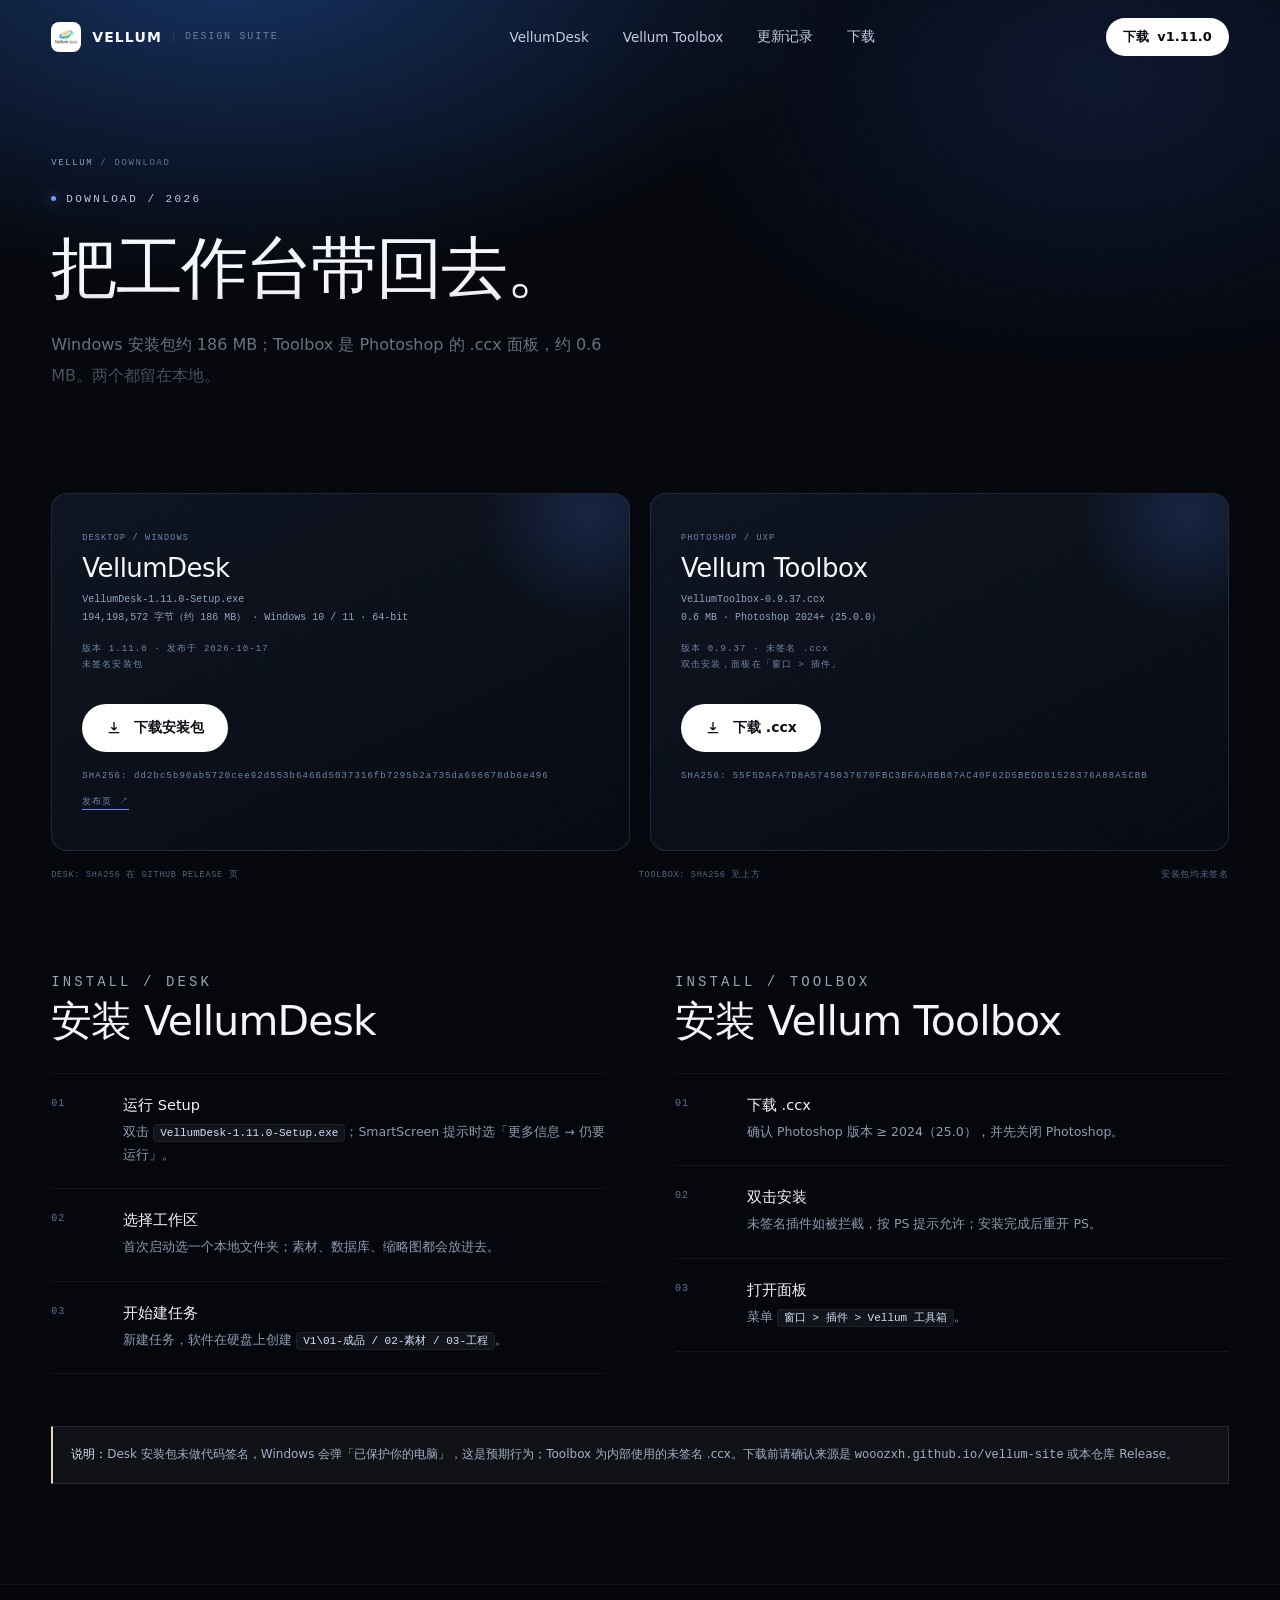
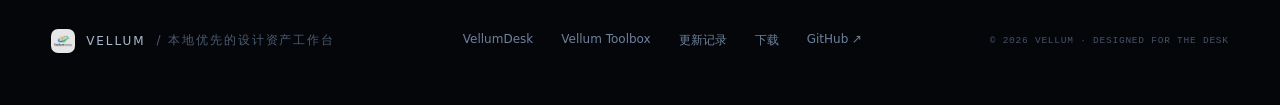
==== download/index.html @ 1cf9e2f9 "feat: Vellum official site (A direction)" ====
<!doctype html>
<html lang="zh-CN">
<head>
<meta charset="utf-8">
<meta name="viewport" content="width=device-width, initial-scale=1">
<title>下载 — VellumDesk 1.11.0 / Vellum Toolbox 0.9.37</title>
<meta name="description" content="下载 VellumDesk 1.11.0（Windows，约 186 MB）与 Vellum Toolbox 0.9.37（Photoshop 2024+，.ccx）。">
<meta name="theme-color" content="#05070d">
<link rel="canonical" href="https://wooozxh.github.io/vellum-site/download/">
<meta property="og:type" content="website">
<meta property="og:title" content="下载 — VellumDesk / Vellum Toolbox">
<meta property="og:description" content="VellumDesk 1.11.0 与 Vellum Toolbox 0.9.37 的下载、安装说明与校验值。">
<meta property="og:url" content="https://wooozxh.github.io/vellum-site/download/">
<meta property="og:image" content="https://wooozxh.github.io/vellum-site/assets/img/og.png">
<link rel="icon" type="image/png" href="../assets/img/desk-icon.png">
<link rel="stylesheet" href="../assets/css/site.css">
<link rel="stylesheet" href="../assets/css/site-extra.css">
</head>
<body>
<div class="grain"></div>
<header id="siteHead">
  <a class="brand" href="../index.html"><img src="../assets/img/desk-icon.png" alt="Vellum"><span>VELLUM</span><small>DESIGN&nbsp;SUITE</small></a>
  <nav id="siteNav">
    <a href="../desk/">VellumDesk</a>
    <a href="../toolbox/">Vellum Toolbox</a>
    <a href="../updates/">更新记录</a>
    <a href="../download/">下载</a>
  </nav>
  <a class="nav-dl" href="../download/">下载<span class="dl-ver"> v1.11.0</span></a>
  <button class="menu-btn" id="menuBtn" aria-label="打开菜单" aria-expanded="false"><span></span><span></span><span></span></button>
</header>
<main id="top">
  <section class="page-hero" style="padding-bottom:48px">
    <div class="wrap">
      <p class="crumbs"><a href="../index.html">VELLUM</a> / DOWNLOAD</p>
      <p class="eyebrow"><b></b>DOWNLOAD / 2026</p>
      <h1>把工作台带回去。</h1>
      <p class="lede">Windows 安装包约 186 MB；Toolbox 是 Photoshop 的 .ccx 面板，约 0.6 MB。两个都留在本地。</p>
    </div>
  </section>

  <section class="section" style="border-top:0;padding-top:20px">
    <div class="wrap">
      <div class="dl-cards">
        <div class="dl-card reveal">
          <p class="tag">DESKTOP / WINDOWS</p>
          <h3>VellumDesk</h3>
          <p class="file">VellumDesk-1.11.0-Setup.exe<br>194,198,572 字节（约 186 MB） · Windows 10 / 11 · 64-bit</p>
          <p class="meta">版本 1.11.0 · 发布于 2026-10-17<br>未签名安装包</p>
          <a class="btn-primary" href="https://github.com/wooozxh/VellumDesk/releases/download/v1.11.0-pslink/VellumDesk-1.11.0-Setup.exe"><svg viewBox="0 0 24 24" fill="none" stroke="currentColor" stroke-width="2"><path d="M12 3v12m0 0 4-4m-4 4-4-4M4 19h16"/></svg>下载安装包</a>
          <p class="meta" style="margin-top:16px;word-break:break-all">SHA256: dd2bc5b90ab5720cee92d553b6466d5037316fb7295b2a735da696678db6e496</p>
          <p class="meta" style="margin-top:10px"><a href="https://github.com/wooozxh/VellumDesk/releases/tag/v1.11.0-pslink" target="_blank" rel="noopener" style="border-bottom:1px solid #5b8cff;padding-bottom:2px">发布页 ↗</a></p>
        </div>

        <div class="dl-card reveal">
          <p class="tag">PHOTOSHOP / UXP</p>
          <h3>Vellum Toolbox</h3>
          <p class="file">VellumToolbox-0.9.37.ccx<br>0.6 MB · Photoshop 2024+（25.0.0）</p>
          <p class="meta">版本 0.9.37 · 未签名 .ccx<br>双击安装，面板在「窗口 &gt; 插件」</p>
          <a class="btn-primary" href="../downloads/VellumToolbox-0.9.37.ccx" download><svg viewBox="0 0 24 24" fill="none" stroke="currentColor" stroke-width="2"><path d="M12 3v12m0 0 4-4m-4 4-4-4M4 19h16"/></svg>下载 .ccx</a>
          <p class="meta" style="margin-top:16px;word-break:break-all">SHA256: 55F5DAFA7D8A5745037670FBC3BF6A8BB87AC40F62D5BEDD81528376A88A5CBB</p>
        </div>
      </div>

      <div class="dl-note"><span>DESK: SHA256 在 GITHUB RELEASE 页</span><span>TOOLBOX: SHA256 见上方</span><span>安装包均未签名</span></div>

      <div class="split" style="margin-top:72px">
        <div class="prose reveal">
          <p class="kicker">INSTALL / DESK</p>
          <h2>安装 VellumDesk</h2>
          <div class="steps">
            <div class="step"><div><h4>运行 Setup</h4><p>双击 <code>VellumDesk-1.11.0-Setup.exe</code>；SmartScreen 提示时选「更多信息 → 仍要运行」。</p></div></div>
            <div class="step"><div><h4>选择工作区</h4><p>首次启动选一个本地文件夹；素材、数据库、缩略图都会放进去。</p></div></div>
            <div class="step"><div><h4>开始建任务</h4><p>新建任务，软件在硬盘上创建 <code>V1\01-成品 / 02-素材 / 03-工程</code>。</p></div></div>
          </div>
        </div>
        <div class="prose reveal">
          <p class="kicker">INSTALL / TOOLBOX</p>
          <h2>安装 Vellum Toolbox</h2>
          <div class="steps">
            <div class="step"><div><h4>下载 .ccx</h4><p>确认 Photoshop 版本 ≥ 2024（25.0），并先关闭 Photoshop。</p></div></div>
            <div class="step"><div><h4>双击安装</h4><p>未签名插件如被拦截，按 PS 提示允许；安装完成后重开 PS。</p></div></div>
            <div class="step"><div><h4>打开面板</h4><p>菜单 <code>窗口 &gt; 插件 &gt; Vellum 工具箱</code>。</p></div></div>
          </div>
        </div>
      </div>

      <div class="callout warn" style="margin-top:52px"><b>说明：</b>Desk 安装包未做代码签名，Windows 会弹「已保护你的电脑」，这是预期行为；Toolbox 为内部使用的未签名 .ccx。下载前请确认来源是 <code>wooozxh.github.io/vellum-site</code> 或本仓库 Release。</div>
    </div>
  </section>
</main>
<footer class="page-footer">
  <div class="wrap foot">
    <div class="foot-brand"><img src="../assets/img/desk-icon.png" alt="">VELLUM <span style="color:#4d5c73">/ 本地优先的设计资产工作台</span></div>
    <div class="foot-links"><a href="../desk/">VellumDesk</a><a href="../toolbox/">Vellum Toolbox</a><a href="../updates/">更新记录</a><a href="../download/">下载</a><a href="https://github.com/wooozxh/VellumDesk" target="_blank" rel="noopener">GitHub ↗</a></div>
    <span class="copy">© 2026 VELLUM · DESIGNED FOR THE DESK</span>
  </div>
</footer>
<script src="../assets/js/site.js"></script>
</body>
</html>
---- assets/css/site.css ----
:root{
    --bg:#05070d; --bg-2:#080c15; --ink:#f4f6fb; --muted:#98a6bd; --muted-2:#6f7f99;
    --line:rgba(146,170,214,.16); --line-2:rgba(146,170,214,.09);
    --blue:#6f9bff; --blue-2:#3d6fe0; --paper:#ead9b4; --green:#49c795;
    --sans:"Noto Sans SC","PingFang SC","Microsoft YaHei",system-ui,sans-serif;
    --mono:"Cascadia Mono",Consolas,"SF Mono",monospace;
  }
  *{box-sizing:border-box}
  html{scroll-behavior:smooth}
  body{
    margin:0;background:var(--bg);color:var(--ink);font-family:var(--sans);
    -webkit-font-smoothing:antialiased;text-rendering:optimizeLegibility;
    overflow-x:hidden;
  }
  ::selection{background:rgba(111,155,255,.35);color:#fff}
  a{color:inherit;text-decoration:none}
  img{display:block;max-width:100%}
  .grain{
    position:fixed;inset:0;z-index:9;pointer-events:none;opacity:.05;mix-blend-mode:overlay;
    background-image:url("data:image/svg+xml,%3Csvg xmlns='http://www.w3.org/2000/svg' width='180' height='180'%3E%3Cfilter id='n'%3E%3CfeTurbulence type='fractalNoise' baseFrequency='.9' numOctaves='3'/%3E%3C/filter%3E%3Crect width='180' height='180' filter='url(%23n)' opacity='.55'/%3E%3C/svg%3E");
  }
  .wrap{width:min(1180px,92vw);margin:0 auto}

  /* ---------- nav ---------- */
  header{
    position:fixed;inset:0 0 auto;z-index:20;height:74px;
    display:flex;align-items:center;justify-content:space-between;
    padding:0 max(24px,4vw);transition:background .35s,border-color .35s,backdrop-filter .35s;
    border-bottom:1px solid transparent;
  }
  header.solid{background:rgba(5,7,13,.72);backdrop-filter:blur(18px);border-color:var(--line-2)}
  .brand{display:flex;align-items:center;gap:11px;font-weight:600;letter-spacing:.08em;font-size:14px}
  .brand img{width:30px;height:30px;border-radius:8px}
  .brand small{font-family:var(--mono);font-size:10px;color:var(--muted-2);letter-spacing:.18em;border-left:1px solid var(--line);padding-left:11px;font-weight:400}
  nav{display:flex;align-items:center;gap:34px;font-size:13.5px;color:#c3cde0}
  nav a{position:relative;padding:6px 0;transition:color .2s}
  nav a:hover{color:#fff}
  nav a::after{content:"";position:absolute;left:0;bottom:0;width:0;height:1px;background:var(--blue);transition:width .25s}
  nav a:hover::after{width:100%}
  .nav-dl{display:inline-flex;align-items:center;gap:8px;background:#fff;color:#0a0d14;font-weight:600;
    padding:10px 17px;border-radius:999px;font-size:13px;transition:transform .2s,box-shadow .2s}
  .nav-dl:hover{transform:translateY(-1px);box-shadow:0 8px 28px rgba(255,255,255,.18)}
  .nav-dl svg{width:14px;height:14px}

  /* ---------- hero ---------- */
  .hero{
    position:relative;min-height:100vh;padding:150px 0 100px;text-align:center;overflow:hidden;
    background:
      radial-gradient(1100px 640px at 50% -8%, rgba(33,79,150,.78) 0%, rgba(10,20,40,0) 62%),
      radial-gradient(800px 520px at 84% 18%, rgba(46,62,150,.38) 0%, rgba(5,7,13,0) 60%),
      radial-gradient(700px 500px at 12% 32%, rgba(24,74,120,.24) 0%, rgba(5,7,13,0) 55%);
  }
  .hero::after{content:"";position:absolute;inset:auto 0 0;height:240px;background:linear-gradient(to bottom,rgba(5,7,13,0),var(--bg));pointer-events:none}
  .orbit{position:absolute;left:50%;top:44%;width:1500px;height:1500px;transform:translate(-50%,-50%) rotate(-17deg);pointer-events:none;opacity:.9}
  .orbit i{position:absolute;inset:0;border:1px solid rgba(130,165,255,.13);border-radius:50%}
  .orbit i:nth-child(2){inset:110px 60px;border-color:rgba(130,165,255,.08);transform:rotate(12deg)}
  .orbit i:nth-child(3){inset:230px 140px;border-color:rgba(234,217,180,.07)}
  .hero-inner{position:relative;z-index:2;width:min(1080px,92vw);margin:0 auto}
  .eyebrow{display:inline-flex;align-items:center;gap:10px;font-family:var(--mono);font-size:11px;
    letter-spacing:.22em;color:#b9c7dd;margin:0 0 26px;text-transform:uppercase}
  .eyebrow b{width:5px;height:5px;border-radius:50%;background:var(--blue);box-shadow:0 0 14px var(--blue)}
  h1{margin:0;font-size:clamp(52px,7.1vw,96px);line-height:1.06;font-weight:350;letter-spacing:-.025em}
  h1 .soft{color:#cfdaef}
  h1 .glow{background:linear-gradient(180deg,#fff 10%,#a9c3ff 90%);-webkit-background-clip:text;background-clip:text;color:transparent}
  .lede{max-width:680px;margin:26px auto 0;font-size:17px;line-height:1.95;color:#9fadc4;font-weight:300}
  .lede strong{color:#dbe4f4;font-weight:500}
  .actions{display:flex;align-items:center;justify-content:center;gap:22px;margin-top:34px;flex-wrap:wrap}
  .btn-primary{display:inline-flex;align-items:center;gap:12px;background:#fff;color:#0a0d14;
    padding:15px 24px;border-radius:999px;font-weight:600;font-size:14px;transition:transform .2s,box-shadow .2s}
  .btn-primary:hover{transform:translateY(-2px);box-shadow:0 14px 40px rgba(180,205,255,.28)}
  .btn-primary svg{width:16px;height:16px}
  .btn-ghost{display:inline-flex;align-items:center;gap:9px;color:#c9d5e8;font-size:14px;padding:14px 4px;border-bottom:1px solid rgba(201,213,232,.28);transition:color .2s,border-color .2s}
  .btn-ghost:hover{color:#fff;border-color:#fff}
  .meta{margin-top:18px;font-family:var(--mono);font-size:10.5px;letter-spacing:.12em;color:#64748f}

  .hero-shot{position:relative;z-index:2;width:min(1120px,92vw);margin:58px auto 0;text-align:left}
  .shot-bar{display:flex;align-items:center;justify-content:space-between;padding:0 4px 12px;font-family:var(--sans);font-size:10.5px;letter-spacing:.12em;color:#8fa2bf}
  .shot-bar span:last-child{color:#5f7392}
  .shot-frame{position:relative;border-radius:18px;padding:1px;background:linear-gradient(160deg,rgba(160,190,255,.4),rgba(120,150,220,.05) 40%,rgba(255,255,255,.03))}
  .shot-frame::before{content:"";position:absolute;inset:-80px -40px;background:radial-gradient(60% 60% at 50% 40%,rgba(64,110,220,.35),transparent 70%);filter:blur(40px);z-index:-1}
  .shot-frame img{border-radius:17px;width:100%;border:1px solid rgba(255,255,255,.06)}
  .shot-tag{position:absolute;right:18px;top:-15px;background:#0b1220;border:1px solid rgba(160,190,255,.3);
    color:#cfe0ff;font-family:var(--mono);font-size:10px;letter-spacing:.12em;padding:6px 11px;border-radius:999px}

  /* ---------- section base ---------- */
  section{position:relative}
  .sec{padding:132px 0}
  .sec-head{max-width:760px}
  .kicker{font-family:var(--mono);font-size:10.5px;letter-spacing:.22em;color:#7286a6;margin:0 0 18px;text-transform:uppercase}
  h2{margin:0;font-size:clamp(34px,3.6vw,54px);line-height:1.22;font-weight:350;letter-spacing:-.02em}
  .sec-head p{margin:20px 0 0;color:#95a3ba;font-size:15.5px;line-height:1.95;font-weight:300;max-width:650px}
  .rule{height:1px;background:var(--line-2);margin:0}

  /* ---------- products ---------- */
  .products{background:linear-gradient(to bottom,var(--bg),var(--bg-2))}
  .prod-grid{display:grid;grid-template-columns:1fr 1fr;gap:22px;margin-top:56px}
  .prod{position:relative;overflow:hidden;border:1px solid var(--line);border-radius:24px;padding:38px 36px 34px;
    background:linear-gradient(155deg,rgba(19,29,49,.72),rgba(8,11,19,.9));transition:border-color .3s,transform .3s}
  .prod:hover{border-color:rgba(150,180,255,.36);transform:translateY(-3px)}
  .prod::before{content:"";position:absolute;right:-90px;top:-120px;width:320px;height:320px;border-radius:50%;
    background:radial-gradient(circle,rgba(68,115,220,.22),transparent 70%);pointer-events:none}
  .prod-top{display:flex;align-items:flex-start;justify-content:space-between;margin-bottom:40px}
  .prod-icon{width:58px;height:58px;border-radius:15px;border:1px solid rgba(255,255,255,.14);background:#fff;display:flex;align-items:center;justify-content:center;overflow:hidden}
  .prod-icon img{width:58px;height:58px;object-fit:cover}
  .prod-icon.small img{width:44px;height:44px;object-fit:contain}
  .prod-no{font-family:var(--mono);font-size:11px;color:#5e7192;letter-spacing:.16em}
  .prod h3{margin:0;font-size:31px;letter-spacing:-.02em;font-weight:500}
  .prod .cn{margin:7px 0 0;font-size:13px;color:#8fa0ba}
  .prod p{margin:18px 0 0;color:#94a2ba;font-size:14px;line-height:1.9;font-weight:300;min-height:78px}
  .tags{display:flex;flex-wrap:wrap;gap:7px;margin-top:22px}
  .tags span{font-family:var(--mono);font-size:10px;letter-spacing:.06em;color:#a8b7cf;border:1px solid var(--line);padding:5px 9px;border-radius:999px}
  .prod-link{display:inline-flex;align-items:center;gap:9px;margin-top:30px;color:#dbe7fb;font-size:13px}
  .prod-link i{display:block;width:22px;height:1px;background:var(--blue);transition:width .2s}
  .prod:hover .prod-link i{width:34px}

  /* ---------- desk feature ---------- */
  .desk{background:var(--bg-2)}
  .desk-head{max-width:780px}
  .desk-head p{margin:20px 0 0;color:#95a3ba;font-size:14.5px;line-height:1.95;font-weight:300;max-width:660px}
  .desk-figure{position:relative;margin-top:46px}
  .desk-figure .frame{border:1px solid var(--line);border-radius:16px;overflow:hidden;background:#0b0f18;box-shadow:0 30px 80px rgba(0,0,0,.45)}
  .desk-figure img{width:100%}
  .feat-grid{display:grid;grid-template-columns:1fr 1fr;gap:0 80px;margin-top:56px;border-top:1px solid var(--line-2)}
  .feat-col{display:flex;flex-direction:column}
  .feat-item{display:grid;grid-template-columns:44px 1fr;gap:16px;padding:22px 0;border-bottom:1px solid var(--line-2)}
  .feat-item b{font-family:var(--mono);font-size:10px;color:#5e7394;font-weight:400;padding-top:3px}
  .feat-item h4{margin:0;font-size:15px;font-weight:500}
  .feat-item p{margin:6px 0 0;font-size:13px;line-height:1.8;color:#8d9bb2;font-weight:300;max-width:420px}
  .fig-cap{display:flex;justify-content:space-between;margin-top:14px;font-family:var(--sans);font-size:10px;letter-spacing:.08em;color:#667a99}
  .float-chip{position:absolute;background:rgba(8,13,23,.92);border:1px solid rgba(150,180,255,.3);border-radius:10px;padding:9px 12px;font-family:var(--mono);font-size:10px;color:#c6d8f6;backdrop-filter:blur(8px);letter-spacing:.06em}
  .chip-a{left:-18px;top:24%;box-shadow:0 10px 30px rgba(0,0,0,.5)}
  .chip-b{right:-18px;bottom:18%;box-shadow:0 10px 30px rgba(0,0,0,.5)}
  .float-chip b{color:var(--green);font-weight:400}

  /* ---------- toolbox ---------- */
  .toolbox{background:
    radial-gradient(900px 600px at 78% 40%,rgba(34,82,160,.28),transparent 65%),
    #070a11;overflow:hidden}
  .tb-grid{display:grid;grid-template-columns:1.05fr .95fr;gap:70px;align-items:center}
  .panel-stage{position:relative;display:flex;justify-content:center;padding:20px 0}
  .panel-stage::before{content:"";position:absolute;width:520px;height:520px;border-radius:50%;
    background:radial-gradient(circle,rgba(58,108,220,.3),transparent 65%);filter:blur(10px)}
  .panel-frame{position:relative;width:min(378px,80%);border-radius:16px;overflow:hidden;border:1px solid rgba(180,200,240,.22);
    box-shadow:0 50px 120px rgba(0,0,0,.65),0 0 0 8px rgba(255,255,255,.02);
    transform:perspective(1400px) rotateY(6deg) rotateX(1.5deg)}
  .panel-frame img{width:100%}
  .panel-label{position:absolute;left:0;bottom:-34px;font-family:var(--mono);font-size:10px;letter-spacing:.14em;color:#617795}
  .tb-copy .kicker{color:#6f8cb8}
  .tb-copy h2{font-size:clamp(32px,3.3vw,48px)}
  .tb-feats{display:grid;grid-template-columns:1fr 1fr;gap:2px 26px;margin-top:38px}
  .tb-feats div{padding:15px 0;border-top:1px solid rgba(146,170,214,.12)}
  .tb-feats b{display:block;font-family:var(--mono);font-size:9.5px;color:#587091;letter-spacing:.12em;margin-bottom:5px}
  .tb-feats span{font-size:13.5px;color:#c2cfe3}
  .tb-feats em{display:block;font-style:normal;font-size:11.5px;color:#7f90aa;margin-top:4px;font-weight:300}
  .req{display:inline-flex;align-items:center;gap:9px;margin-top:26px;font-family:var(--mono);font-size:10px;color:#91a4c4;letter-spacing:.06em}
  .req b{width:5px;height:5px;border-radius:50%;background:var(--green)}

  /* ---------- updates ---------- */
  .updates{background:var(--bg)}
  .up-grid{display:grid;grid-template-columns:1fr 1fr;gap:70px;margin-top:60px}
  .up-col h3{display:flex;align-items:center;justify-content:space-between;margin:0 0 12px;font-size:13px;font-weight:500;color:#c5d2e6}
  .up-col h3 span{font-family:var(--mono);font-size:9.5px;color:#5d7292;letter-spacing:.12em}
  .up-row{display:grid;grid-template-columns:100px 1fr;gap:18px;padding:20px 0;border-top:1px solid var(--line-2)}
  .up-row .v{font-family:var(--mono);font-size:11.5px;color:var(--blue);letter-spacing:.04em}
  .up-row .d{font-family:var(--mono);font-size:9.5px;color:#607392;margin-top:4px}
  .up-row p{margin:0;font-size:13.5px;line-height:1.8;color:#aab8cd;font-weight:300}
  .up-row p b{color:#e2eaf7;font-weight:500}
  .up-note{margin-top:16px;font-size:11.5px;color:#627694;line-height:1.8}

  /* ---------- download ---------- */
  .download{position:relative;text-align:center;padding:150px 0 140px;overflow:hidden;
    background:radial-gradient(900px 500px at 50% 110%,rgba(34,92,190,.42),transparent 65%),#05070d}
  .download h2{font-size:clamp(40px,5vw,72px);font-weight:300}
  .download p{max-width:560px;margin:22px auto 0;color:#9aa9c1;font-size:15px;line-height:1.9;font-weight:300}
  .dl-actions{display:flex;justify-content:center;gap:14px;margin-top:38px;flex-wrap:wrap}
  .dl-alt{display:inline-flex;align-items:center;gap:9px;padding:15px 22px;border:1px solid var(--line);border-radius:999px;color:#c8d4e6;font-size:13px;transition:border-color .2s,color .2s}
  .dl-alt:hover{border-color:rgba(160,190,255,.45);color:#fff}
  .dl-meta{margin-top:26px;font-family:var(--mono);font-size:10px;color:#5c7090;letter-spacing:.1em}

  footer{border-top:1px solid var(--line-2);padding:44px 0 54px;background:#04060a}
  .foot{display:flex;align-items:center;justify-content:space-between;gap:30px;flex-wrap:wrap}
  .foot-brand{display:flex;align-items:center;gap:11px;font-size:12px;letter-spacing:.16em;color:#aab8cc}
  .foot-brand img{width:24px;height:24px;border-radius:7px;opacity:.9}
  .foot-links{display:flex;gap:28px;font-size:12px;color:#6f819d}
  .foot-links a:hover{color:#cdd9ea}
  .copy{font-family:var(--mono);font-size:9.5px;color:#45536a;letter-spacing:.08em}

  .reveal{opacity:0;transform:translateY(22px);transition:opacity .8s cubic-bezier(.2,.7,.2,1),transform .8s cubic-bezier(.2,.7,.2,1)}
  .reveal.in{opacity:1;transform:none}
  @media (prefers-reduced-motion:reduce){.reveal{opacity:1;transform:none;transition:none}html{scroll-behavior:auto}.orbit{display:none}}

  @media(max-width:980px){
    nav{display:none}
    .prod-grid,.split,.tb-grid,.up-grid{grid-template-columns:1fr;gap:42px}
    .split .sticky{position:static}
    .feat-grid{grid-template-columns:1fr;gap:0}
    .feat-item p{max-width:none}
    .hero{padding-top:140px}
    .hero-shot{margin-top:50px}
    .chip-a{left:10px}.chip-b{right:10px}
    .tb-grid{gap:54px}
    .panel-stage{order:-1}
    .updates .up-grid{gap:30px}
    .sec{padding:92px 0}
  }
  @media(max-width:620px){
    header{padding:0 16px}
    .brand small{display:none}
    .nav-dl{padding:9px 13px}
    .nav-dl .dl-ver{display:none}
    h1{font-size:44px}
    .lede{font-size:15px}
    .prod{padding:28px 24px}
    .prod h3{font-size:26px}
    .tb-feats{grid-template-columns:1fr}
    .download{padding:110px 0}
  }
---- assets/css/site-extra.css ----
/* ============================================================
   Vellum 官网 · 生产样式（在 A 方案基础样式之后加载）
   ============================================================ */

/* ---------- 移动端菜单 ---------- */
.menu-btn{
  display:none;width:40px;height:40px;border:1px solid var(--line);border-radius:8px;
  background:rgba(255,255,255,.02);cursor:pointer;padding:0;align-items:center;justify-content:center;flex-direction:column;gap:4px;
}
.menu-btn span{display:block;width:16px;height:1px;background:#cfdaef;transition:transform .2s,opacity .2s}
.menu-btn:hover{border-color:rgba(150,180,255,.4)}
header.nav-open .menu-btn span:nth-child(1){transform:translateY(5px) rotate(45deg)}
header.nav-open .menu-btn span:nth-child(2){opacity:0}
header.nav-open .menu-btn span:nth-child(3){transform:translateY(-5px) rotate(-45deg)}

@media(max-width:980px){
  .menu-btn{display:flex}
  header.nav-open nav{
    display:flex;position:absolute;top:74px;left:0;right:0;flex-direction:column;gap:0;
    background:rgba(6,9,16,.98);border-bottom:1px solid var(--line);padding:8px 4vw 14px;backdrop-filter:blur(18px);
  }
  header.nav-open nav a{padding:13px 4px;border-bottom:1px solid var(--line-2);font-size:14px}
  header.nav-open nav a::after{display:none}
}

/* ---------- 子页 hero ---------- */
.page-hero{
  position:relative;padding:158px 0 80px;overflow:hidden;
  background:
    radial-gradient(1000px 520px at 18% -10%,rgba(36,86,168,.55) 0%,rgba(5,7,13,0) 62%),
    radial-gradient(700px 480px at 86% 18%,rgba(34,64,140,.28) 0%,rgba(5,7,13,0) 62%),
    var(--bg);
}
.page-hero::after{content:"";position:absolute;inset:auto 0 0;height:150px;background:linear-gradient(to bottom,rgba(5,7,13,0),var(--bg));pointer-events:none}
.page-grid{position:relative;z-index:2;display:grid;grid-template-columns:1.02fr .98fr;gap:60px;align-items:center}
.page-hero h1{font-size:clamp(42px,5.2vw,72px);line-height:1.12;letter-spacing:-.03em;font-weight:330;margin:0;text-align:left}
.page-hero .lede{text-align:left;margin:24px 0 0;max-width:570px;font-size:16px}
.page-hero .actions{justify-content:flex-start;margin-top:30px}
.page-hero .meta{text-align:left;margin-top:18px}
.crumbs{font-family:var(--mono);font-size:9px;letter-spacing:.18em;color:#5f7392;margin:0 0 18px}
.crumbs a{color:#8fa3c0}
.crumbs a:hover{color:#fff}
.page-visual{position:relative}
.page-visual .shot-frame img{width:100%}
.page-visual .shot-bar{font-family:var(--sans);font-size:10.5px;letter-spacing:.12em}
.page-visual .panel-frame{width:min(360px,88%);margin:0 auto}
.page-visual .panel-label{bottom:-30px;left:0;font-size:9px}
.page-visual .mini-spec{position:absolute;left:-16px;bottom:18px;background:rgba(8,13,23,.94);border:1px solid rgba(150,180,255,.3);border-radius:10px;padding:9px 12px;font-family:var(--mono);font-size:9px;color:#c6d8f6;letter-spacing:.06em}
.page-visual .mini-spec b{color:var(--green);font-weight:400}

/* ---------- 通用 section ---------- */
.section{padding:100px 0;border-top:1px solid var(--line-2);position:relative}
.section:first-of-type{border-top:0}
.section-head{max-width:760px}
.section-head h2{font-size:clamp(32px,3.4vw,48px);font-weight:350;line-height:1.22;letter-spacing:-.02em;margin:0}
.section-head p{margin:18px 0 0;color:#95a3ba;font-size:14.5px;line-height:1.95;font-weight:300;max-width:660px}
.split{display:grid;grid-template-columns:1fr 1fr;gap:70px;align-items:start}
.prose h2{font-size:clamp(30px,3.2vw,44px);font-weight:350;line-height:1.24;letter-spacing:-.02em;margin:0}
.prose h3{font-size:17px;font-weight:500;margin:28px 0 8px}
.prose p{margin:16px 0 0;color:#96a4b8;font-size:14px;line-height:1.95;font-weight:300}
.prose p strong{color:#dce5f3;font-weight:500}
.checklist{list-style:none;margin:24px 0 0;padding:0;border-top:1px solid var(--line-2)}
.checklist li{display:grid;grid-template-columns:22px 1fr;gap:10px;padding:13px 0;border-bottom:1px solid var(--line-2);font-size:13px;color:#b8c5d8}
.checklist li::before{content:"—";color:var(--blue);font-family:var(--mono);font-size:11px;padding-top:1px}
.checklist li b{font-weight:500;color:#edf2fa}

/* 图框 */
.plate{border:1px solid var(--line);border-radius:16px;overflow:hidden;background:#0b0f18;box-shadow:0 30px 80px rgba(0,0,0,.45)}
.plate img{width:100%;display:block}
.plate-cap{display:flex;justify-content:space-between;margin-top:12px;font-family:var(--sans);font-size:10px;letter-spacing:.08em;color:#667a99}

/* 规格表 */
.spec{width:100%;border-collapse:collapse;margin-top:24px}
.spec tr{border-top:1px solid var(--line-2)}
.spec tr:last-child{border-bottom:1px solid var(--line-2)}
.spec th,.spec td{padding:15px 0;text-align:left;vertical-align:top}
.spec th{width:180px;font-family:var(--mono);font-size:9.5px;letter-spacing:.12em;color:#6f86a8;font-weight:400}
.spec td{font-size:13px;color:#b4c2d6;line-height:1.8}
.spec td b{color:#e7eef9;font-weight:500}

/* 步骤 */
.steps{display:grid;gap:0;margin-top:26px;counter-reset:step}
.step{display:grid;grid-template-columns:54px 1fr;gap:18px;padding:22px 0;border-top:1px solid var(--line-2)}
.step:last-child{border-bottom:1px solid var(--line-2)}
.step::before{counter-increment:step;content:"0" counter(step);font-family:var(--mono);font-size:10px;color:#5e7394;letter-spacing:.1em;padding-top:2px}
.step h4{margin:0;font-size:14.5px;font-weight:500}
.step p{margin:6px 0 0;font-size:12.5px;line-height:1.8;color:#8d9bb2;font-weight:300}
.step code{font-family:var(--mono);font-size:11px;background:rgba(255,255,255,.05);border:1px solid var(--line-2);border-radius:4px;padding:2px 6px;color:#cfe0ff}

/* 下载卡 */
.dl-cards{display:grid;grid-template-columns:1fr 1fr;gap:20px;margin-top:34px}
.dl-card{border:1px solid var(--line);border-radius:16px;background:linear-gradient(155deg,rgba(18,26,42,.72),rgba(8,11,18,.92));padding:30px;position:relative;overflow:hidden}
.dl-card::before{content:"";position:absolute;right:-70px;top:-90px;width:220px;height:220px;border-radius:50%;background:radial-gradient(circle,rgba(70,120,230,.2),transparent 70%)}
.dl-card .tag{font-family:var(--mono);font-size:8.5px;letter-spacing:.14em;color:#6f86a8}
.dl-card h3{margin:10px 0 0;font-size:26px;font-weight:400;letter-spacing:-.02em}
.dl-card .file{font-family:var(--mono);font-size:10px;color:#8fa3c0;margin-top:8px;line-height:1.8;word-break:break-all}
.dl-card .meta{font-family:var(--mono);font-size:9px;color:#6f86a8;margin-top:14px;line-height:1.8}
.dl-card .btn-primary{margin-top:22px}
.dl-note{display:flex;justify-content:space-between;gap:20px;flex-wrap:wrap;margin-top:18px;font-family:var(--mono);font-size:8.5px;letter-spacing:.08em;color:#53657f}

/* 更新 tabs */
.tabs{display:flex;gap:8px;margin:30px 0 14px;flex-wrap:wrap}
.tab{font-family:var(--mono);font-size:9px;letter-spacing:.1em;color:#7d8da5;background:transparent;border:1px solid var(--line);padding:8px 12px;border-radius:4px;cursor:pointer;transition:all .2s}
.tab:hover{color:#c7d4e8;border-color:rgba(140,175,255,.35)}
.tab.on{background:rgba(91,140,255,.12);border-color:rgba(91,140,255,.45);color:#dbe7fb}
.log{border-top:1px solid var(--line)}
.log-row{display:grid;grid-template-columns:120px 1fr;gap:26px;padding:26px 0;border-bottom:1px solid var(--line-2)}
.log-row .v{font-family:var(--mono);font-size:12px;color:#93b4ff;letter-spacing:.04em}
.log-row .d{font-family:var(--mono);font-size:8.5px;color:#61748f;letter-spacing:.06em;margin-top:5px}
.log-row .tag{display:inline-block;font-family:var(--mono);font-size:7.5px;letter-spacing:.1em;color:#8fa3c0;border:1px solid var(--line);border-radius:3px;padding:2px 6px;margin-top:9px}
.log-row h4{margin:0;font-size:15px;font-weight:500}
.log-row p{margin:7px 0 0;font-size:12.5px;line-height:1.8;color:#8d9bb2;font-weight:300}
.log-row ul{margin:10px 0 0;padding:0;list-style:none}
.log-row ul li{font-size:11.5px;line-height:1.75;color:#7f8fa6;padding-left:13px;position:relative}
.log-row ul li::before{content:"";position:absolute;left:0;top:.68em;width:4px;height:1px;background:#5b8cff}
.log-note{font-family:var(--mono);font-size:8.5px;letter-spacing:.06em;color:#596c88;margin-top:18px;line-height:1.9}

/* callout */
.callout{border:1px solid var(--line);border-left:2px solid var(--blue);background:rgba(91,140,255,.05);padding:16px 18px;margin-top:24px;font-size:12px;line-height:1.85;color:#9fb0c8}
.callout b{color:#dbe7fb;font-weight:500}
.callout.warn{border-left-color:var(--paper);background:rgba(232,217,176,.05)}

/* 子页 footer 间距 */
.page-footer{border-top:1px solid var(--line-2);padding:44px 0 54px;background:#04060a}

/* 响应式 */
@media(max-width:980px){
  .page-grid,.split,.dl-cards{grid-template-columns:1fr;gap:38px}
  .page-hero{padding-top:128px;padding-bottom:64px}
  .page-hero h1{font-size:clamp(36px,7vw,54px)}
  .section{padding:76px 0}
  .page-visual{order:2}
  .spec th{width:130px}
}
@media(max-width:620px){
  .page-hero{padding-top:118px}
  .page-hero h1{font-size:38px}
  .page-hero .lede{font-size:14px}
  .log-row{grid-template-columns:1fr;gap:10px}
  .log-row .v{font-size:11px}
  .dl-card{padding:24px}
  .dl-card h3{font-size:22px}
  .spec th{display:block;width:auto;padding-bottom:4px}
  .spec td{display:block;padding-top:0}
  .spec tr{padding:12px 0}
  .step{grid-template-columns:40px 1fr;gap:12px}
  .plate-cap{font-size:9px}
}
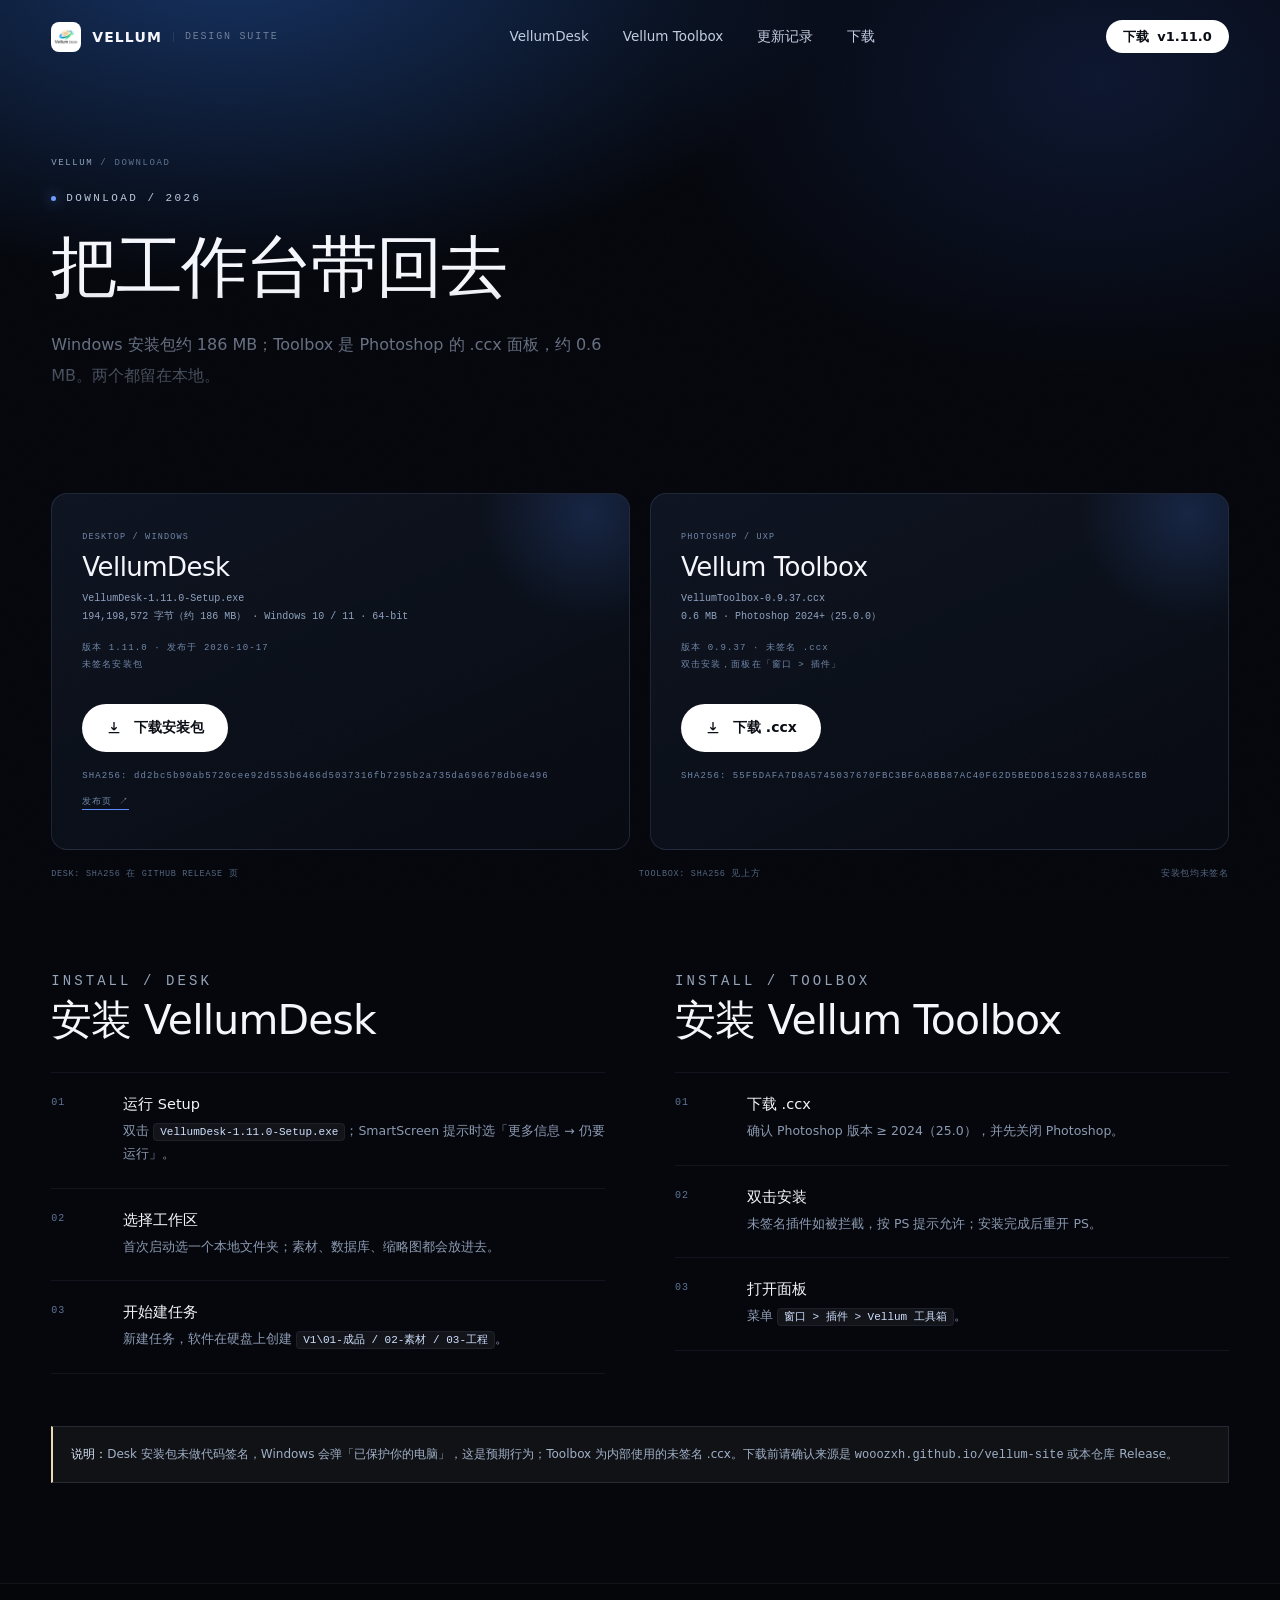
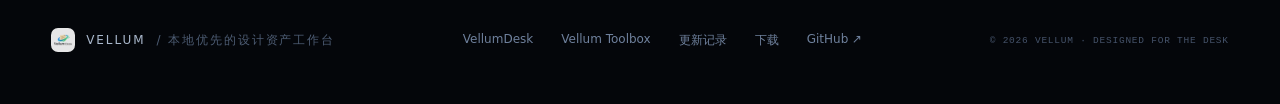
==== commit 6d37ae99: "style: remove headline punctuation, center header and hero" ====
--- a/download/index.html
+++ b/download/index.html
@@ -34,7 +34,7 @@
     <div class="wrap">
       <p class="crumbs"><a href="../index.html">VELLUM</a> / DOWNLOAD</p>
       <p class="eyebrow"><b></b>DOWNLOAD / 2026</p>
-      <h1>把工作台带回去。</h1>
+      <h1>把工作台带回去</h1>
       <p class="lede">Windows 安装包约 186 MB；Toolbox 是 Photoshop 的 .ccx 面板，约 0.6 MB。两个都留在本地。</p>
     </div>
   </section>
--- a/assets/css/site-extra.css
+++ b/assets/css/site-extra.css
@@ -146,3 +146,14 @@
   .step{grid-template-columns:40px 1fr;gap:12px}
   .plate-cap{font-size:9px}
 }
+
+/* ---------- 垂直对齐微调（2026-10-20） ----------
+   1) 导航 / 品牌 / 小字去掉行高带来的上下不对称，按盒模型居中；
+   2) 首屏文字块整体下移，按视口高度居中（不再顶在 150px）。 */
+header .brand{line-height:1}
+header nav a{display:flex;align-items:center;height:34px;padding:0;line-height:1}
+header .nav-dl{line-height:1}
+.eyebrow{line-height:1}
+.hero{padding-top:clamp(168px, calc((100vh - 500px) / 2), 230px)}
+@media(max-width:980px){.hero{padding-top:128px}}
+@media(max-width:980px){ header.nav-open nav a{height:auto;padding:13px 4px} }
